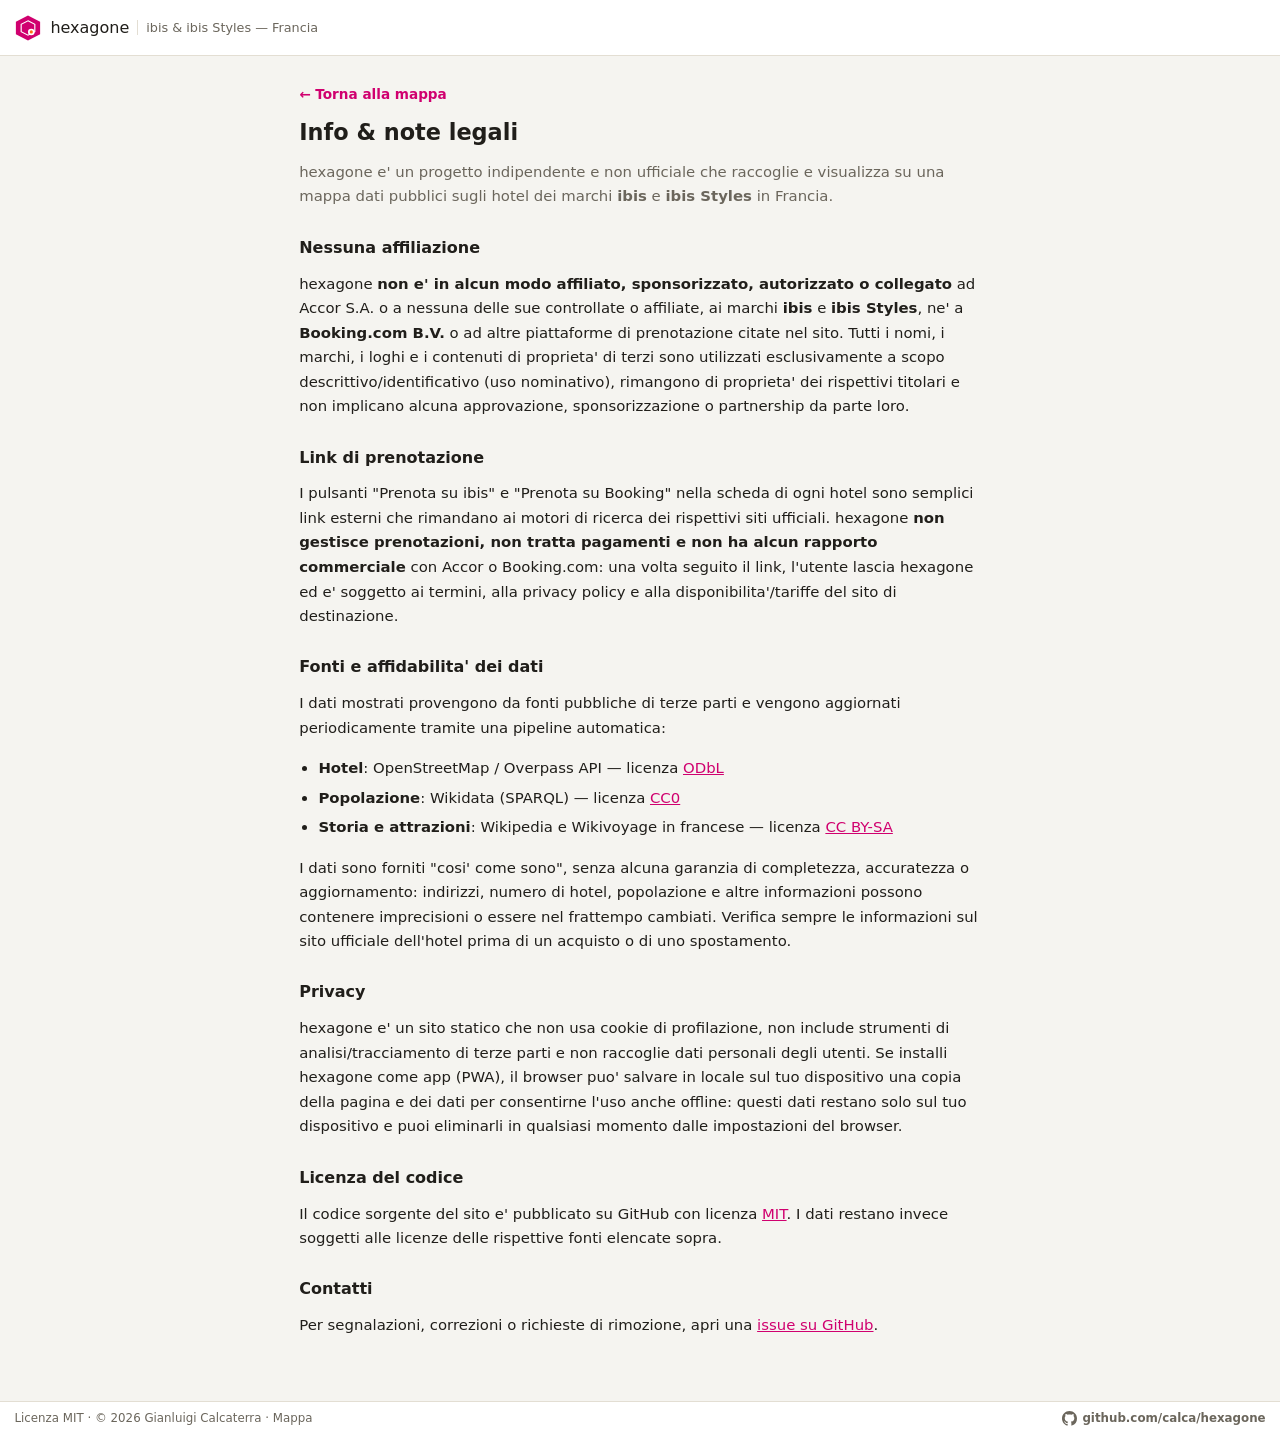
==== docs/about.html @ 4b246cfb "Aggiunge branding hexagone, PWA installabile e pagina legale - Nuovo logo/favicon a forma di esagono" ====
<!doctype html>
<html lang="it">
<head>
<meta charset="utf-8">
<title>Info &amp; note legali — hexagone</title>
<meta name="viewport" content="width=device-width, initial-scale=1">
<meta name="description" content="Informazioni su hexagone, fonti dei dati e note legali: nessuna affiliazione con Accor, ibis o Booking.com.">
<meta name="theme-color" content="#d0006f" media="(prefers-color-scheme: light)">
<meta name="theme-color" content="#16151a" media="(prefers-color-scheme: dark)">

<link rel="manifest" href="manifest.webmanifest">
<link rel="icon" href="icons/favicon.svg" type="image/svg+xml">
<link rel="alternate icon" href="icons/favicon.ico">
<link rel="icon" sizes="32x32" href="icons/favicon-32.png">
<link rel="icon" sizes="16x16" href="icons/favicon-16.png">
<link rel="apple-touch-icon" href="icons/apple-touch-icon.png">
<meta name="apple-mobile-web-app-capable" content="yes">
<meta name="apple-mobile-web-app-title" content="hexagone">

<link rel="stylesheet" href="style.css">
</head>
<body class="page">
<header class="topbar">
  <a href="index.html" class="brand" style="text-decoration:none">
    <img src="icons/favicon.svg" alt="" width="28" height="28" class="brand-mark">
    <span class="brand-name">hexagone</span>
    <span class="fr">ibis &amp; ibis Styles — Francia</span>
  </a>
</header>

<main class="page-wrap">
  <p class="back-link"><a href="index.html">&larr; Torna alla mappa</a></p>

  <h1>Info &amp; note legali</h1>
  <p class="lead">hexagone e' un progetto indipendente e non ufficiale che
  raccoglie e visualizza su una mappa dati pubblici sugli hotel dei marchi
  <strong>ibis</strong> e <strong>ibis Styles</strong> in Francia.</p>

  <h2>Nessuna affiliazione</h2>
  <p>hexagone <strong>non e' in alcun modo affiliato, sponsorizzato,
  autorizzato o collegato</strong> ad Accor S.A. o a nessuna delle sue
  controllate o affiliate, ai marchi <strong>ibis</strong> e
  <strong>ibis Styles</strong>, ne' a <strong>Booking.com B.V.</strong> o ad
  altre piattaforme di prenotazione citate nel sito. Tutti i nomi, i marchi,
  i loghi e i contenuti di proprieta' di terzi sono utilizzati esclusivamente
  a scopo descrittivo/identificativo (uso nominativo), rimangono di proprieta'
  dei rispettivi titolari e non implicano alcuna approvazione, sponsorizzazione
  o partnership da parte loro.</p>

  <h2>Link di prenotazione</h2>
  <p>I pulsanti "Prenota su ibis" e "Prenota su Booking" nella scheda di ogni
  hotel sono semplici link esterni che rimandano ai motori di ricerca dei
  rispettivi siti ufficiali. hexagone <strong>non gestisce prenotazioni, non
  tratta pagamenti e non ha alcun rapporto commerciale</strong> con Accor o
  Booking.com: una volta seguito il link, l'utente lascia hexagone ed e'
  soggetto ai termini, alla privacy policy e alla disponibilita'/tariffe del
  sito di destinazione.</p>

  <h2>Fonti e affidabilita' dei dati</h2>
  <p>I dati mostrati provengono da fonti pubbliche di terze parti e vengono
  aggiornati periodicamente tramite una pipeline automatica:</p>
  <ul>
    <li><strong>Hotel</strong>: OpenStreetMap / Overpass API — licenza
      <a href="https://www.openstreetmap.org/copyright" target="_blank" rel="noopener">ODbL</a></li>
    <li><strong>Popolazione</strong>: Wikidata (SPARQL) — licenza
      <a href="https://www.wikidata.org/wiki/Wikidata:Licensing" target="_blank" rel="noopener">CC0</a></li>
    <li><strong>Storia e attrazioni</strong>: Wikipedia e Wikivoyage in francese — licenza
      <a href="https://creativecommons.org/licenses/by-sa/4.0/" target="_blank" rel="noopener">CC BY-SA</a></li>
  </ul>
  <p>I dati sono forniti "cosi' come sono", senza alcuna garanzia di
  completezza, accuratezza o aggiornamento: indirizzi, numero di hotel,
  popolazione e altre informazioni possono contenere imprecisioni o essere
  nel frattempo cambiati. Verifica sempre le informazioni sul sito ufficiale
  dell'hotel prima di un acquisto o di uno spostamento.</p>

  <h2>Privacy</h2>
  <p>hexagone e' un sito statico che non usa cookie di profilazione, non
  include strumenti di analisi/tracciamento di terze parti e non raccoglie
  dati personali degli utenti. Se installi hexagone come app (PWA), il
  browser puo' salvare in locale sul tuo dispositivo una copia della pagina
  e dei dati per consentirne l'uso anche offline: questi dati restano solo
  sul tuo dispositivo e puoi eliminarli in qualsiasi momento dalle
  impostazioni del browser.</p>

  <h2>Licenza del codice</h2>
  <p>Il codice sorgente del sito e' pubblicato su GitHub con licenza
  <a href="https://github.com/calca/hexagone/blob/main/LICENSE" target="_blank" rel="noopener">MIT</a>.
  I dati restano invece soggetti alle licenze delle rispettive fonti elencate
  sopra.</p>

  <h2>Contatti</h2>
  <p>Per segnalazioni, correzioni o richieste di rimozione, apri una
  <a href="https://github.com/calca/hexagone/issues" target="_blank" rel="noopener">issue su GitHub</a>.</p>
</main>

<footer class="footer">
  <span>Licenza <a href="https://github.com/calca/hexagone/blob/main/LICENSE" target="_blank" rel="noopener">MIT</a> · &copy; 2026 <a href="https://github.com/calca" target="_blank" rel="noopener">Gianluigi Calcaterra</a> · <a href="index.html">Mappa</a></span>
  <a href="https://github.com/calca/hexagone" target="_blank" rel="noopener" class="footer-repo">
    <svg viewBox="0 0 16 16" width="15" height="15" fill="currentColor" aria-hidden="true"><path d="M8 0C3.58 0 0 3.58 0 8c0 3.54 2.29 6.53 5.47 7.59.4.07.55-.17.55-.38 0-.19-.01-.82-.01-1.49-2.01.37-2.53-.49-2.69-.94-.09-.23-.48-.94-.82-1.13-.28-.15-.68-.52-.01-.53.63-.01 1.08.58 1.23.82.72 1.21 1.87.87 2.33.66.07-.52.28-.87.51-1.07-1.78-.2-3.64-.89-3.64-3.95 0-.87.31-1.59.82-2.15-.08-.2-.36-1.02.08-2.12 0 0 .67-.21 2.2.82.64-.18 1.32-.27 2-.27.68 0 1.36.09 2 .27 1.53-1.04 2.2-.82 2.2-.82.44 1.1.16 1.92.08 2.12.51.56.82 1.27.82 2.15 0 3.07-1.87 3.75-3.65 3.95.29.25.54.73.54 1.48 0 1.07-.01 1.93-.01 2.2 0 .21.15.46.55.38A8.01 8.01 0 0016 8c0-4.42-3.58-8-8-8z"/></svg>
    github.com/calca/hexagone
  </a>
</footer>
</body>
</html>
---- docs/style.css ----
:root {
  --bg: #f5f4f0;
  --panel: #ffffff;
  --panel-alt: #f8f7f4;
  --border: #e3ded3;
  --text: #201e1a;
  --text-muted: #6b665c;
  --accent: #d0006f; /* rosso Accor/ibis */
  --accent-rgb: 208, 0, 111;
  --accent-styles: #ff6a13; /* arancio ibis Styles */
  --shadow: 0 2px 10px rgba(0, 0, 0, .08);
  --shadow-lg: 0 12px 32px rgba(0, 0, 0, .18);
  --radius: 12px;
  --radius-sm: 8px;
  --topbar-h: 56px;
  --tabs-h: 0px;
  --footer-h: 34px;
  color-scheme: light;
}

@media (prefers-color-scheme: dark) {
  :root {
    --bg: #16151a;
    --panel: #1e1d23;
    --panel-alt: #26242b;
    --border: #35333c;
    --text: #f1efe9;
    --text-muted: #a29e97;
    --shadow: 0 2px 10px rgba(0, 0, 0, .35);
    --shadow-lg: 0 12px 32px rgba(0, 0, 0, .5);
    color-scheme: dark;
  }
}

* { box-sizing: border-box; }

html, body {
  height: 100%;
  margin: 0;
  font-family: system-ui, "Segoe UI", Roboto, Helvetica, Arial, sans-serif;
  color: var(--text);
  background: var(--bg);
  -webkit-tap-highlight-color: transparent;
}

body { overflow: hidden; }

a { color: var(--accent); }

::selection { background: rgba(var(--accent-rgb), .25); }

:focus-visible {
  outline: 2px solid var(--accent);
  outline-offset: 2px;
}

/* ---------- Topbar ---------- */

.topbar {
  display: flex;
  align-items: center;
  justify-content: space-between;
  gap: .75rem;
  padding: .55rem .9rem;
  padding-top: calc(.55rem + env(safe-area-inset-top));
  padding-left: calc(.9rem + env(safe-area-inset-left));
  padding-right: calc(.9rem + env(safe-area-inset-right));
  background: var(--panel);
  border-bottom: 1px solid var(--border);
  min-height: var(--topbar-h);
  position: relative;
  z-index: 20;
}

.topbar h1 {
  font-size: 1.05rem;
  margin: 0;
  font-weight: 700;
  white-space: nowrap;
  overflow: hidden;
  text-overflow: ellipsis;
}
.topbar h1 span { color: var(--accent); }
.topbar h1 .fr { color: var(--text-muted); font-weight: 400; }

.brand {
  display: flex;
  align-items: center;
  gap: .5rem;
}
.brand-mark { flex-shrink: 0; display: block; }
.brand-name { color: var(--text); }
.brand .fr {
  font-size: .8rem;
  font-weight: 400;
  color: var(--text-muted);
  padding-left: .5rem;
  border-left: 1px solid var(--border);
}

.stats {
  font-size: .78rem;
  color: var(--text-muted);
  text-align: right;
  white-space: nowrap;
  flex-shrink: 0;
}
.stats .warn { color: var(--accent-styles); font-weight: 600; }

/* ---------- Mobile view tabs ---------- */

.view-tabs {
  display: none;
  gap: .4rem;
  padding: .5rem .7rem;
  background: var(--panel);
  border-bottom: 1px solid var(--border);
  position: relative;
  z-index: 19;
}

.view-tabs button {
  flex: 1;
  border: 1px solid var(--border);
  background: var(--panel-alt);
  color: var(--text-muted);
  font-size: .85rem;
  font-weight: 600;
  padding: .55rem .6rem;
  border-radius: 999px;
  cursor: pointer;
  display: flex;
  align-items: center;
  justify-content: center;
  gap: .35rem;
  transition: background .15s, color .15s, border-color .15s;
}

.view-tabs button svg { width: 16px; height: 16px; flex-shrink: 0; }

.view-tabs button.active {
  background: var(--accent);
  border-color: var(--accent);
  color: #fff;
}

/* ---------- Layout ---------- */

.layout {
  display: grid;
  grid-template-columns: 340px 1fr;
  height: calc(100vh - var(--topbar-h) - var(--tabs-h) - var(--footer-h));
  position: relative;
}

/* ---------- Footer ---------- */

.footer {
  height: var(--footer-h);
  padding: 0 .9rem;
  padding-bottom: env(safe-area-inset-bottom);
  padding-left: calc(.9rem + env(safe-area-inset-left));
  padding-right: calc(.9rem + env(safe-area-inset-right));
  display: flex;
  align-items: center;
  justify-content: space-between;
  gap: .8rem;
  background: var(--panel);
  border-top: 1px solid var(--border);
  font-size: .74rem;
  color: var(--text-muted);
  white-space: nowrap;
  overflow: hidden;
  position: relative;
  z-index: 20;
}

.footer a { color: var(--text-muted); text-decoration: none; }
.footer a:hover { color: var(--accent); text-decoration: underline; }

.footer-repo {
  display: inline-flex;
  align-items: center;
  gap: .35rem;
  flex-shrink: 0;
  font-weight: 600;
}
.footer-repo svg { flex-shrink: 0; }

.sidebar {
  border-right: 1px solid var(--border);
  background: var(--panel);
  display: flex;
  flex-direction: column;
  overflow: hidden;
}

.controls {
  padding: .8rem .8rem .6rem;
  border-bottom: 1px solid var(--border);
  display: flex;
  flex-direction: column;
  gap: .55rem;
}

.search-field {
  position: relative;
  display: flex;
  align-items: center;
}
.search-field svg {
  position: absolute;
  left: .65rem;
  width: 16px;
  height: 16px;
  color: var(--text-muted);
  pointer-events: none;
}

.controls input, .controls select {
  width: 100%;
  padding: .55rem .7rem;
  border: 1px solid var(--border);
  border-radius: var(--radius-sm);
  font-size: .9rem;
  background: var(--panel-alt);
  color: var(--text);
  font-family: inherit;
}
.controls input:focus, .controls select:focus { border-color: var(--accent); }

.search-field input { padding-left: 2.1rem; }

.control-row {
  display: flex;
  align-items: center;
  justify-content: space-between;
  gap: .5rem;
}
.control-row label { font-size: .76rem; color: var(--text-muted); white-space: nowrap; }
.control-row select, .control-row input { width: auto; flex: 1; }

.list-meta {
  padding: .55rem .9rem;
  font-size: .75rem;
  color: var(--text-muted);
  border-bottom: 1px solid var(--border);
  background: var(--panel-alt);
}

.city-list {
  list-style: none;
  margin: 0;
  padding: .4rem;
  overflow-y: auto;
  flex: 1;
  -webkit-overflow-scrolling: touch;
}

.city-list li {
  padding: .65rem .75rem;
  margin-bottom: .3rem;
  border-radius: var(--radius-sm);
  cursor: pointer;
  display: flex;
  justify-content: space-between;
  gap: .6rem;
  align-items: center;
  min-height: 44px;
  transition: background .12s;
}
.city-list li:hover { background: var(--panel-alt); }
.city-list li.active { background: rgba(var(--accent-rgb), .12); }
.city-list li.active .city-name { color: var(--accent); }

.city-name { font-weight: 600; font-size: .92rem; }
.city-meta { font-size: .74rem; color: var(--text-muted); text-align: right; white-space: nowrap; }

.empty-state {
  padding: 2rem 1.2rem;
  text-align: center;
  color: var(--text-muted);
  font-size: .88rem;
}

/* ---------- Map ---------- */

.map-pane { position: relative; height: 100%; width: 100%; }
#map { width: 100%; height: 100%; background: var(--panel-alt); }

.leaflet-popup-content-wrapper { background: var(--panel); color: var(--text); }
.leaflet-popup-tip { background: var(--panel); }
.leaflet-popup-content { font-size: .85rem; }
.leaflet-popup-content button {
  margin-top: .4rem;
  background: var(--accent);
  color: #fff;
  border: none;
  border-radius: 999px;
  padding: .35rem .75rem;
  font-size: .8rem;
  font-weight: 600;
  cursor: pointer;
}

/* ---------- Detail panel ---------- */

.detail-backdrop {
  position: fixed;
  inset: 0;
  background: rgba(0, 0, 0, .4);
  z-index: 400;
  display: none;
}

.detail {
  position: absolute;
  top: 12px;
  right: 12px;
  width: min(400px, 92vw);
  max-height: calc(100% - 24px);
  overflow-y: auto;
  background: var(--panel);
  border-radius: var(--radius);
  box-shadow: var(--shadow-lg);
  padding: 1.1rem 1.2rem 1.4rem;
  z-index: 500;
  -webkit-overflow-scrolling: touch;
}

.detail-close {
  position: absolute;
  top: .5rem;
  right: .6rem;
  width: 32px;
  height: 32px;
  border: none;
  background: var(--panel-alt);
  border-radius: 50%;
  font-size: 1.3rem;
  line-height: 1;
  cursor: pointer;
  color: var(--text-muted);
  display: flex;
  align-items: center;
  justify-content: center;
}

.detail h2 { margin: 0 1.6rem .1rem 0; font-size: 1.25rem; }
.detail .subtitle { color: var(--text-muted); font-size: .85rem; margin-bottom: .8rem; }

.detail-section { margin-top: 1rem; }
.detail-section h3 { font-size: .76rem; text-transform: uppercase; letter-spacing: .04em; color: var(--text-muted); margin: 0 0 .45rem; }
.detail-section p { margin: 0; font-size: .92rem; line-height: 1.55; }

.attractions { list-style: none; margin: 0; padding: 0; display: flex; flex-wrap: wrap; gap: .4rem; }
.attractions li {
  background: var(--panel-alt);
  border: 1px solid var(--border);
  border-radius: 20px;
  padding: .3rem .75rem;
  font-size: .82rem;
}

.hotel-card {
  border: 1px solid var(--border);
  border-radius: var(--radius-sm);
  padding: .65rem .75rem;
  margin-bottom: .5rem;
  background: var(--panel-alt);
}
.hotel-card .name { font-weight: 600; font-size: .92rem; }
.hotel-card .address { font-size: .82rem; color: var(--text-muted); margin-top: .2rem; }
.hotel-card .links { margin-top: .35rem; font-size: .78rem; display: flex; gap: .9rem; flex-wrap: wrap; }
.hotel-card .links a { font-weight: 600; text-decoration: none; }
.hotel-card .links a:hover { text-decoration: underline; }

.hotel-card .book-links { margin-top: .5rem; gap: .5rem; }
.book-link {
  display: inline-flex;
  align-items: center;
  font-size: .76rem !important;
  font-weight: 600;
  padding: .32rem .65rem;
  border-radius: 999px;
  border: 1px solid var(--accent);
  color: var(--accent) !important;
  text-decoration: none !important;
  transition: background .12s, color .12s;
}
.book-link:hover { background: var(--accent); color: #fff !important; }

.badge {
  display: inline-block;
  font-size: .66rem;
  font-weight: 700;
  padding: .15rem .5rem;
  border-radius: 4px;
  color: #fff;
  margin-left: .4rem;
  vertical-align: middle;
  letter-spacing: .01em;
}
.badge.ibis { background: var(--accent); }
.badge.styles { background: var(--accent-styles); }

/* ---------- Scrollbars (desktop, webkit) ---------- */

.city-list::-webkit-scrollbar, .detail::-webkit-scrollbar { width: 8px; }
.city-list::-webkit-scrollbar-thumb, .detail::-webkit-scrollbar-thumb {
  background: var(--border);
  border-radius: 4px;
}

/* ==================================================
   Tablet: sidebar più stretta, tutto ancora affiancato
   ================================================== */
@media (max-width: 1024px) and (min-width: 861px) {
  .layout { grid-template-columns: 280px 1fr; }
}

/* ==================================================
   Mobile: tab Elenco/Mappa, dettaglio come bottom-sheet
   ================================================== */
@media (max-width: 860px) {
  :root { --tabs-h: 52px; }

  .topbar h1 { font-size: .95rem; }
  .stats { font-size: .72rem; max-width: 40vw; overflow: hidden; text-overflow: ellipsis; }

  .view-tabs { display: flex; }

  .layout { grid-template-columns: 1fr; grid-template-rows: 1fr; }

  .sidebar, .map-pane { display: none; width: 100%; height: 100%; }
  .layout[data-view="list"] .sidebar { display: flex; }
  .layout[data-view="map"] .map-pane { display: block; }

  .city-list li { min-height: 52px; padding: .75rem .8rem; }

  .detail-backdrop { display: block; }
  .detail-backdrop[hidden] { display: none; }

  .detail {
    position: fixed;
    left: 0;
    right: 0;
    top: auto;
    bottom: 0;
    width: 100%;
    max-height: 82vh;
    border-radius: 16px 16px 0 0;
    padding: 1.1rem 1.1rem calc(1.6rem + env(safe-area-inset-bottom));
    box-shadow: var(--shadow-lg);
  }
  .detail::before {
    content: "";
    position: sticky;
    top: -.2rem;
    display: block;
    width: 40px;
    height: 4px;
    margin: -.4rem auto .7rem;
    border-radius: 999px;
    background: var(--border);
  }
}

@media (max-width: 560px) {
  .footer span { overflow: hidden; text-overflow: ellipsis; }
}

@media (max-width: 420px) {
  .topbar h1 .fr { display: none; }
  .footer span { display: none; }
  .footer { justify-content: center; }
}

/* Rispetta chi ha disabilitato le animazioni */
@media (prefers-reduced-motion: reduce) {
  * { transition: none !important; animation: none !important; }
}

/* ---------- Pagina statica (es. About) ---------- */

body.page {
  height: auto;
  min-height: 100%;
  overflow: auto;
  display: flex;
  flex-direction: column;
}

body.page .topbar a.brand { color: inherit; }

.page-wrap {
  flex: 1;
  width: 100%;
  max-width: 720px;
  margin: 0 auto;
  padding: 1.6rem 1.2rem 3rem;
  padding-left: calc(1.2rem + env(safe-area-inset-left));
  padding-right: calc(1.2rem + env(safe-area-inset-right));
}

.page-wrap h1 {
  font-size: 1.4rem;
  margin: .4rem 0 .6rem;
}

.page-wrap h2 {
  font-size: 1rem;
  margin: 1.8rem 0 .5rem;
  color: var(--text);
}

.page-wrap p, .page-wrap li {
  font-size: .93rem;
  line-height: 1.65;
  color: var(--text);
}

.page-wrap .lead { color: var(--text-muted); }

.page-wrap ul { padding-left: 1.2rem; }
.page-wrap li { margin-bottom: .3rem; }

.back-link { margin: 0 0 .8rem; }
.back-link a { font-size: .85rem; font-weight: 600; text-decoration: none; }
.back-link a:hover { text-decoration: underline; }

body.page .footer { position: static; }
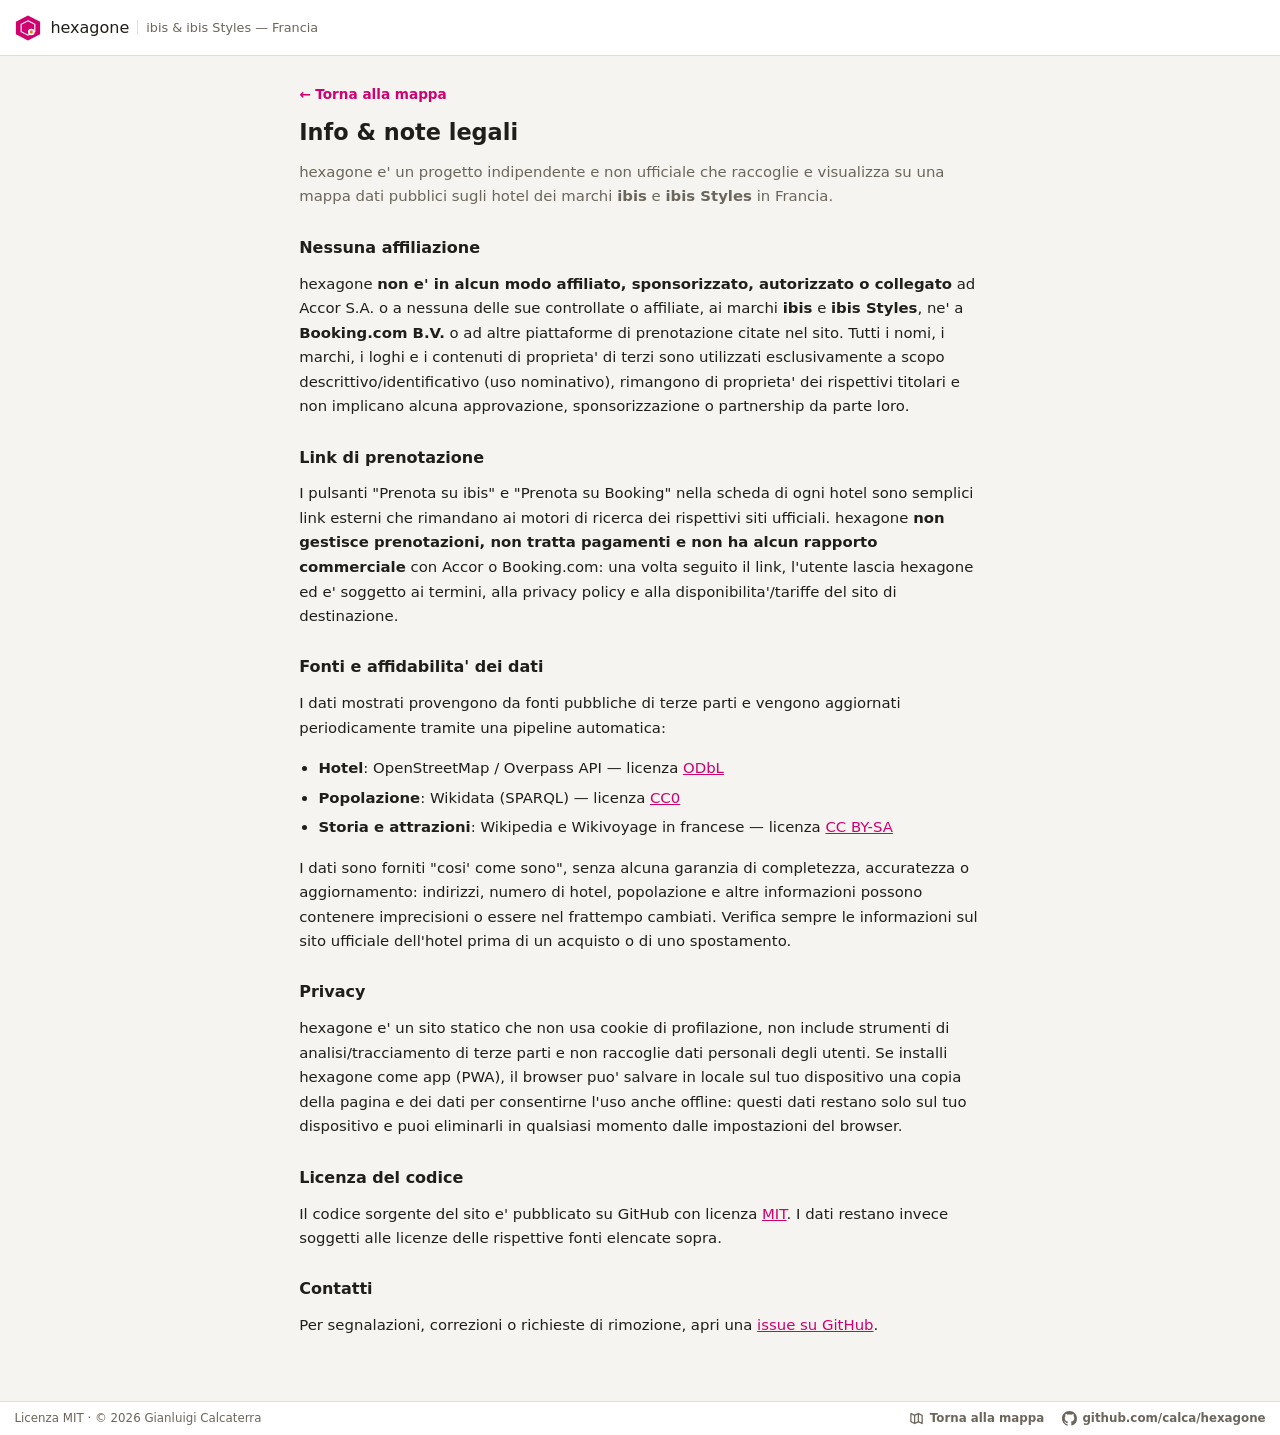
==== commit 56aac3f2: "Migliora il footer: link Info sempre visibile, più leggibile su mobile - Il link "Info & note legali" ====
--- a/docs/about.html
+++ b/docs/about.html
@@ -94,11 +94,17 @@
 </main>
 
 <footer class="footer">
-  <span>Licenza <a href="https://github.com/calca/hexagone/blob/main/LICENSE" target="_blank" rel="noopener">MIT</a> · &copy; 2026 <a href="https://github.com/calca" target="_blank" rel="noopener">Gianluigi Calcaterra</a> · <a href="index.html">Mappa</a></span>
-  <a href="https://github.com/calca/hexagone" target="_blank" rel="noopener" class="footer-repo">
-    <svg viewBox="0 0 16 16" width="15" height="15" fill="currentColor" aria-hidden="true"><path d="M8 0C3.58 0 0 3.58 0 8c0 3.54 2.29 6.53 5.47 7.59.4.07.55-.17.55-.38 0-.19-.01-.82-.01-1.49-2.01.37-2.53-.49-2.69-.94-.09-.23-.48-.94-.82-1.13-.28-.15-.68-.52-.01-.53.63-.01 1.08.58 1.23.82.72 1.21 1.87.87 2.33.66.07-.52.28-.87.51-1.07-1.78-.2-3.64-.89-3.64-3.95 0-.87.31-1.59.82-2.15-.08-.2-.36-1.02.08-2.12 0 0 .67-.21 2.2.82.64-.18 1.32-.27 2-.27.68 0 1.36.09 2 .27 1.53-1.04 2.2-.82 2.2-.82.44 1.1.16 1.92.08 2.12.51.56.82 1.27.82 2.15 0 3.07-1.87 3.75-3.65 3.95.29.25.54.73.54 1.48 0 1.07-.01 1.93-.01 2.2 0 .21.15.46.55.38A8.01 8.01 0 0016 8c0-4.42-3.58-8-8-8z"/></svg>
-    github.com/calca/hexagone
-  </a>
+  <span class="footer-legal">Licenza <a href="https://github.com/calca/hexagone/blob/main/LICENSE" target="_blank" rel="noopener">MIT</a> · &copy; 2026 <a href="https://github.com/calca" target="_blank" rel="noopener">Gianluigi Calcaterra</a></span>
+  <nav class="footer-links" aria-label="Link utili">
+    <a href="index.html" class="footer-link footer-about">
+      <svg viewBox="0 0 24 24" width="15" height="15" fill="none" stroke="currentColor" stroke-width="2" stroke-linecap="round" stroke-linejoin="round" aria-hidden="true"><path d="M9 20l-6-3V4l6 3 6-3 6 3v13l-6-3-6 3zM9 7v13M15 4v13"/></svg>
+      <span>Torna alla mappa</span>
+    </a>
+    <a href="https://github.com/calca/hexagone" target="_blank" rel="noopener" class="footer-link footer-repo">
+      <svg viewBox="0 0 16 16" width="15" height="15" fill="currentColor" aria-hidden="true"><path d="M8 0C3.58 0 0 3.58 0 8c0 3.54 2.29 6.53 5.47 7.59.4.07.55-.17.55-.38 0-.19-.01-.82-.01-1.49-2.01.37-2.53-.49-2.69-.94-.09-.23-.48-.94-.82-1.13-.28-.15-.68-.52-.01-.53.63-.01 1.08.58 1.23.82.72 1.21 1.87.87 2.33.66.07-.52.28-.87.51-1.07-1.78-.2-3.64-.89-3.64-3.95 0-.87.31-1.59.82-2.15-.08-.2-.36-1.02.08-2.12 0 0 .67-.21 2.2.82.64-.18 1.32-.27 2-.27.68 0 1.36.09 2 .27 1.53-1.04 2.2-.82 2.2-.82.44 1.1.16 1.92.08 2.12.51.56.82 1.27.82 2.15 0 3.07-1.87 3.75-3.65 3.95.29.25.54.73.54 1.48 0 1.07-.01 1.93-.01 2.2 0 .21.15.46.55.38A8.01 8.01 0 0016 8c0-4.42-3.58-8-8-8z"/></svg>
+      <span class="footer-repo-text">github.com/calca/hexagone</span>
+    </a>
+  </nav>
 </footer>
 </body>
 </html>
--- a/docs/style.css
+++ b/docs/style.css
@@ -178,14 +178,26 @@
 .footer a { color: var(--text-muted); text-decoration: none; }
 .footer a:hover { color: var(--accent); text-decoration: underline; }
 
-.footer-repo {
+.footer-legal {
+  overflow: hidden;
+  text-overflow: ellipsis;
+  min-width: 0;
+}
+
+.footer-links {
+  display: flex;
+  align-items: center;
+  gap: 1.1rem;
+  flex-shrink: 0;
+}
+
+.footer-link {
   display: inline-flex;
   align-items: center;
   gap: .35rem;
-  flex-shrink: 0;
   font-weight: 600;
 }
-.footer-repo svg { flex-shrink: 0; }
+.footer-link svg { flex-shrink: 0; }
 
 .sidebar {
   border-right: 1px solid var(--border);
@@ -464,16 +476,24 @@
     border-radius: 999px;
     background: var(--border);
   }
-}
-
-@media (max-width: 560px) {
-  .footer span { overflow: hidden; text-overflow: ellipsis; }
+
+  /* Footer più comodo al tocco, sempre con il link alle note legali visibile */
+  :root { --footer-h: 48px; }
+
+  .footer { justify-content: center; gap: 1.5rem; }
+  .footer-legal { display: none; }
+  .footer-links { gap: 1.5rem; }
+  .footer-link {
+    font-size: .8rem;
+    padding: .5rem .2rem;
+    min-height: 44px;
+  }
 }
 
 @media (max-width: 420px) {
   .topbar h1 .fr { display: none; }
-  .footer span { display: none; }
-  .footer { justify-content: center; }
+  .footer-links { gap: 1.2rem; }
+  .footer-repo-text { display: none; }
 }
 
 /* Rispetta chi ha disabilitato le animazioni */
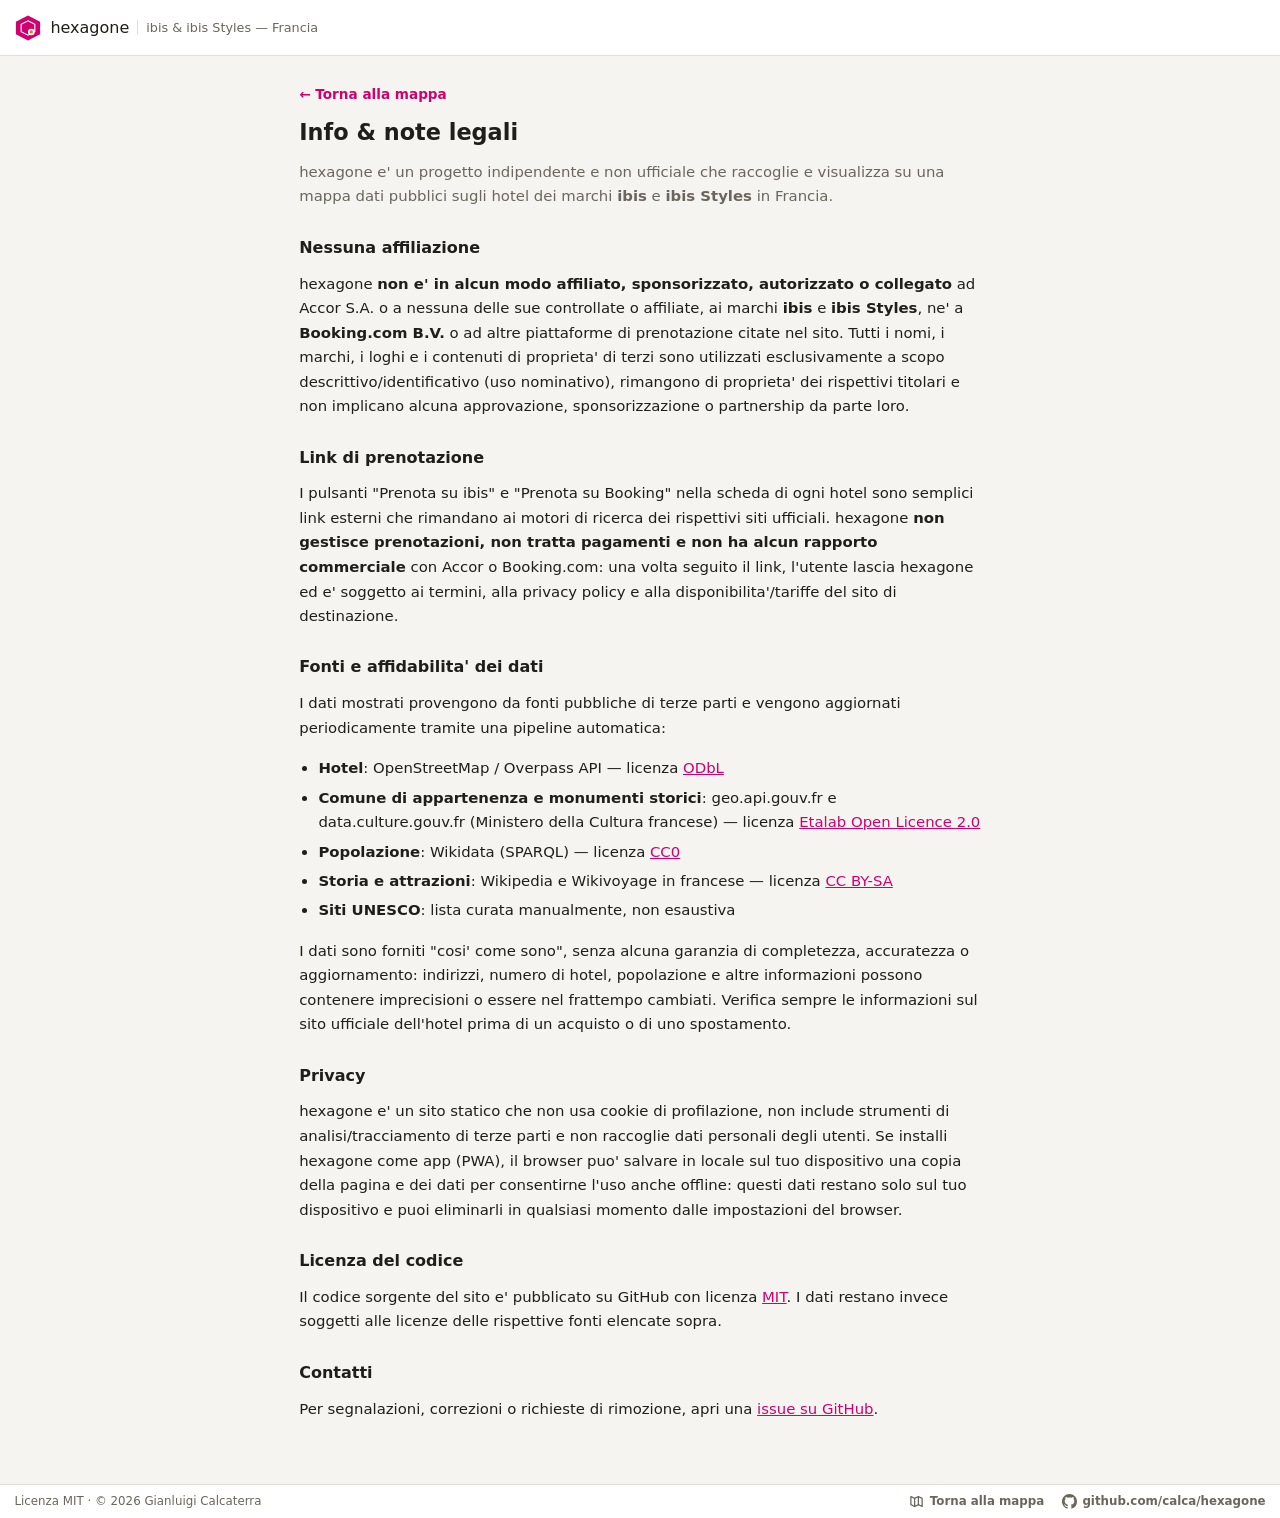
==== commit 18bd97f8: "feat: aggiunge siti UNESCO e monumenti storici per citta' Nuovo step "heritage" nella pipeline (tra " ====
--- a/docs/about.html
+++ b/docs/about.html
@@ -7,6 +7,19 @@
 <meta name="description" content="Informazioni su hexagone, fonti dei dati e note legali: nessuna affiliazione con Accor, ibis o Booking.com.">
 <meta name="theme-color" content="#d0006f" media="(prefers-color-scheme: light)">
 <meta name="theme-color" content="#16151a" media="(prefers-color-scheme: dark)">
+
+<link rel="canonical" href="https://calca.github.io/hexagone/about.html">
+<meta property="og:type" content="website">
+<meta property="og:site_name" content="hexagone">
+<meta property="og:locale" content="it_IT">
+<meta property="og:title" content="Info &amp; note legali — hexagone">
+<meta property="og:description" content="Informazioni su hexagone, fonti dei dati e note legali: nessuna affiliazione con Accor, ibis o Booking.com.">
+<meta property="og:url" content="https://calca.github.io/hexagone/about.html">
+<meta property="og:image" content="https://calca.github.io/hexagone/icons/icon-512.png">
+<meta name="twitter:card" content="summary_large_image">
+<meta name="twitter:title" content="Info &amp; note legali — hexagone">
+<meta name="twitter:description" content="Informazioni su hexagone, fonti dei dati e note legali: nessuna affiliazione con Accor, ibis o Booking.com.">
+<meta name="twitter:image" content="https://calca.github.io/hexagone/icons/icon-512.png">
 
 <link rel="manifest" href="manifest.webmanifest">
 <link rel="icon" href="icons/favicon.svg" type="image/svg+xml">
@@ -62,10 +75,14 @@
   <ul>
     <li><strong>Hotel</strong>: OpenStreetMap / Overpass API — licenza
       <a href="https://www.openstreetmap.org/copyright" target="_blank" rel="noopener">ODbL</a></li>
+    <li><strong>Comune di appartenenza e monumenti storici</strong>: geo.api.gouv.fr e
+      data.culture.gouv.fr (Ministero della Cultura francese) — licenza
+      <a href="https://www.etalab.gouv.fr/licence-ouverte-open-licence/" target="_blank" rel="noopener">Etalab Open Licence 2.0</a></li>
     <li><strong>Popolazione</strong>: Wikidata (SPARQL) — licenza
       <a href="https://www.wikidata.org/wiki/Wikidata:Licensing" target="_blank" rel="noopener">CC0</a></li>
     <li><strong>Storia e attrazioni</strong>: Wikipedia e Wikivoyage in francese — licenza
       <a href="https://creativecommons.org/licenses/by-sa/4.0/" target="_blank" rel="noopener">CC BY-SA</a></li>
+    <li><strong>Siti UNESCO</strong>: lista curata manualmente, non esaustiva</li>
   </ul>
   <p>I dati sono forniti "cosi' come sono", senza alcuna garanzia di
   completezza, accuratezza o aggiornamento: indirizzi, numero di hotel,
--- a/docs/style.css
+++ b/docs/style.css
@@ -229,7 +229,7 @@
   pointer-events: none;
 }
 
-.controls input, .controls select {
+.controls input:not([type="range"]), .controls select {
   width: 100%;
   padding: .55rem .7rem;
   border: 1px solid var(--border);
@@ -239,7 +239,7 @@
   color: var(--text);
   font-family: inherit;
 }
-.controls input:focus, .controls select:focus { border-color: var(--accent); }
+.controls input:not([type="range"]):focus, .controls select:focus { border-color: var(--accent); }
 
 .search-field input { padding-left: 2.1rem; }
 
@@ -251,6 +251,109 @@
 }
 .control-row label { font-size: .76rem; color: var(--text-muted); white-space: nowrap; }
 .control-row select, .control-row input { width: auto; flex: 1; }
+
+.control-block { display: flex; flex-direction: column; }
+
+.minpop-value {
+  font-size: .78rem;
+  font-weight: 700;
+  color: var(--accent);
+  white-space: nowrap;
+}
+
+.minpop-slider {
+  position: relative;
+  height: 28px;
+  display: flex;
+  align-items: center;
+  margin-top: .15rem;
+}
+
+.minpop-track, .minpop-fill {
+  position: absolute;
+  left: 0;
+  height: 5px;
+  border-radius: 999px;
+  pointer-events: none;
+}
+.minpop-track { right: 0; background: var(--border); }
+.minpop-fill { width: 0%; background: var(--accent); transition: width .12s; }
+
+.minpop-dots {
+  position: absolute;
+  left: 0;
+  right: 0;
+  display: flex;
+  justify-content: space-between;
+  pointer-events: none;
+}
+.minpop-dots span {
+  width: 5px;
+  height: 5px;
+  border-radius: 50%;
+  background: var(--panel);
+  border: 1px solid var(--border);
+}
+
+.minpop-slider input[type="range"] {
+  position: relative;
+  z-index: 2;
+  width: 100%;
+  height: 28px;
+  margin: 0;
+  padding: 0;
+  background: transparent;
+  -webkit-appearance: none;
+  appearance: none;
+  cursor: pointer;
+  outline: none;
+}
+.minpop-slider input[type="range"]::-webkit-slider-runnable-track {
+  -webkit-appearance: none;
+  height: 5px;
+  background: transparent;
+}
+.minpop-slider input[type="range"]::-moz-range-track {
+  height: 5px;
+  background: transparent;
+  border: none;
+}
+.minpop-slider input[type="range"]::-webkit-slider-thumb {
+  -webkit-appearance: none;
+  width: 16px;
+  height: 16px;
+  margin-top: -5.5px;
+  border-radius: 50%;
+  background: var(--accent);
+  border: 2px solid var(--panel);
+  box-shadow: 0 1px 4px rgba(0, 0, 0, .3);
+  cursor: pointer;
+}
+.minpop-slider input[type="range"]::-moz-range-thumb {
+  width: 16px;
+  height: 16px;
+  border-radius: 50%;
+  background: var(--accent);
+  border: 2px solid var(--panel);
+  box-shadow: 0 1px 4px rgba(0, 0, 0, .3);
+  cursor: pointer;
+}
+.minpop-slider input[type="range"]:focus-visible::-webkit-slider-thumb {
+  outline: 2px solid var(--accent);
+  outline-offset: 2px;
+}
+.minpop-slider input[type="range"]:focus-visible::-moz-range-thumb {
+  outline: 2px solid var(--accent);
+  outline-offset: 2px;
+}
+
+.minpop-ticks {
+  display: flex;
+  justify-content: space-between;
+  font-size: .66rem;
+  color: var(--text-muted);
+  margin-top: -.1rem;
+}
 
 .list-meta {
   padding: .55rem .9rem;
@@ -415,6 +518,9 @@
 }
 .badge.ibis { background: var(--accent); }
 .badge.styles { background: var(--accent-styles); }
+.badge.unesco { background: #a67c00; font-size: .62rem; cursor: help; }
+
+.attractions.monuments li { background: transparent; border-style: dashed; }
 
 /* ---------- Scrollbars (desktop, webkit) ---------- */
 
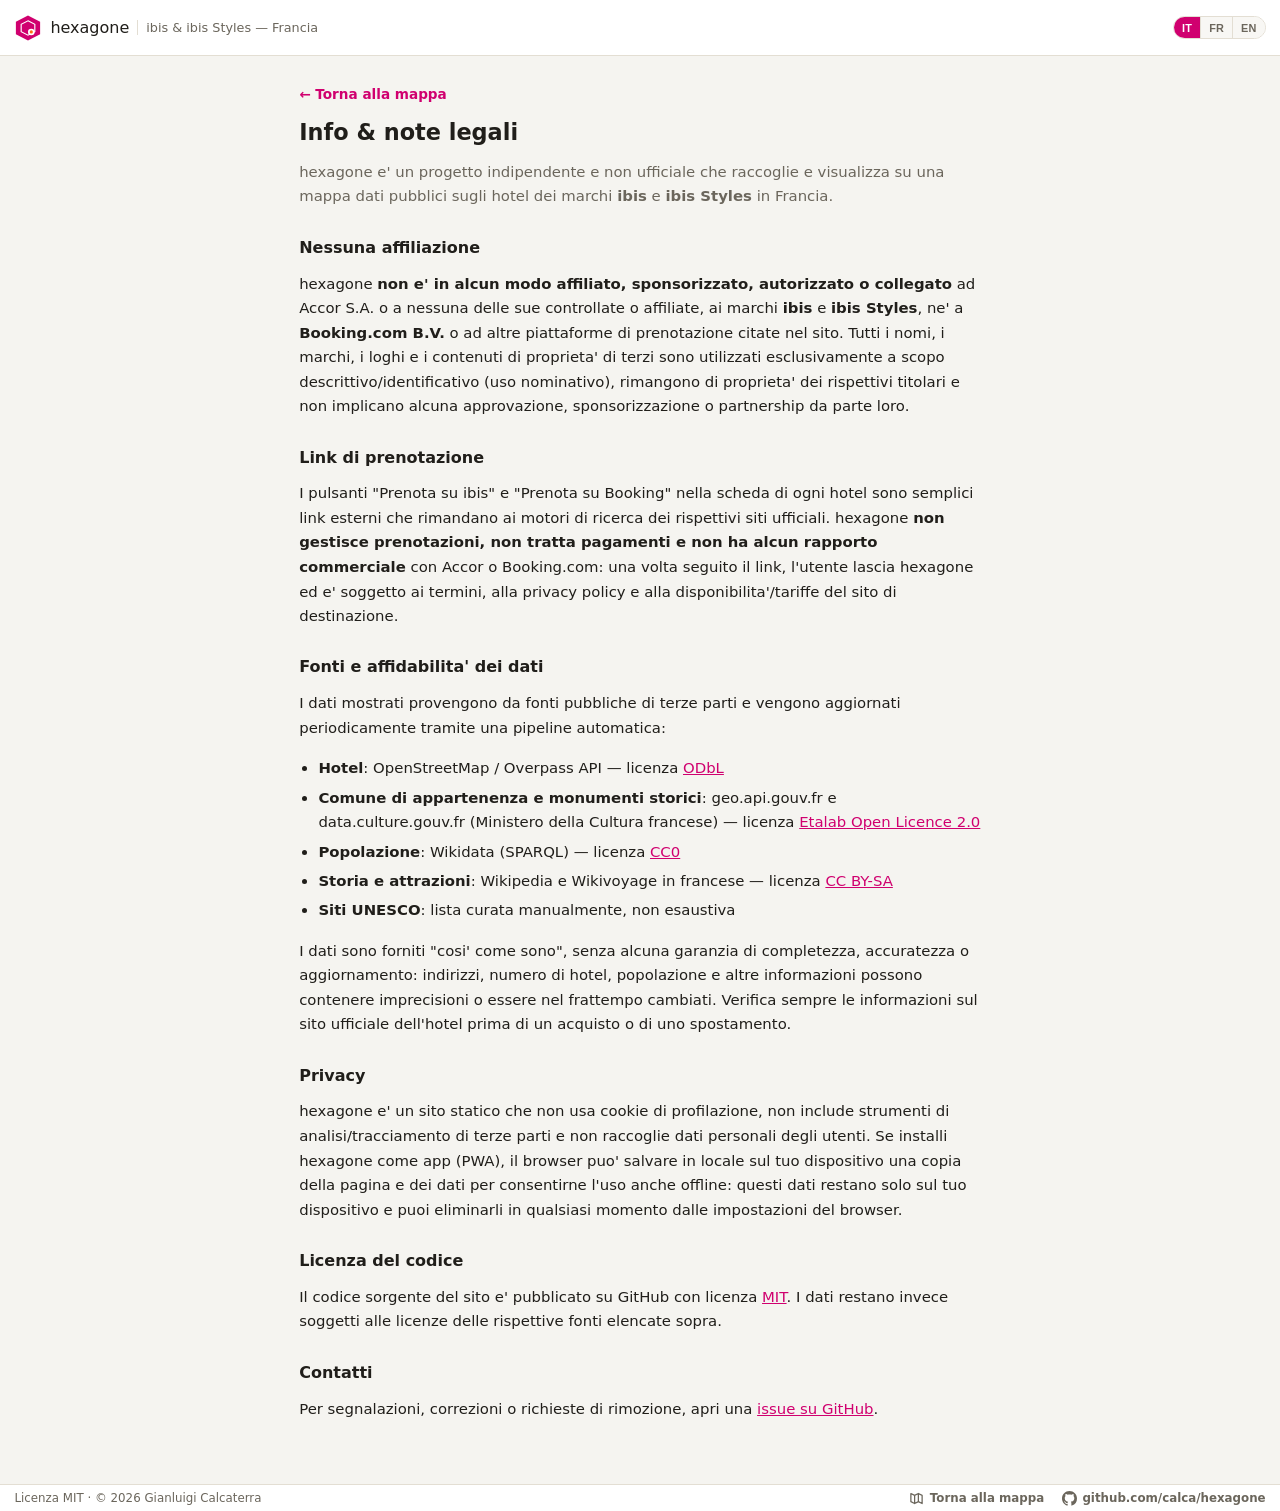
==== commit 40ec0c11: "feat: traduce about.html in italiano/francese/inglese Estende la traduzione dell'interfaccia (fatta " ====
--- a/docs/about.html
+++ b/docs/about.html
@@ -2,7 +2,7 @@
 <html lang="it">
 <head>
 <meta charset="utf-8">
-<title>Info &amp; note legali — hexagone</title>
+<title data-i18n="pageTitle">Info &amp; note legali — hexagone</title>
 <meta name="viewport" content="width=device-width, initial-scale=1">
 <meta name="description" content="Informazioni su hexagone, fonti dei dati e note legali: nessuna affiliazione con Accor, ibis o Booking.com.">
 <meta name="theme-color" content="#d0006f" media="(prefers-color-scheme: light)">
@@ -37,20 +37,27 @@
   <a href="index.html" class="brand" style="text-decoration:none">
     <img src="icons/favicon.svg" alt="" width="28" height="28" class="brand-mark">
     <span class="brand-name">hexagone</span>
-    <span class="fr">ibis &amp; ibis Styles — Francia</span>
+    <span class="fr" data-i18n="tagline">ibis &amp; ibis Styles — Francia</span>
   </a>
+  <div class="topbar-right">
+    <div class="lang-switch" id="lang-switch" role="group" data-i18n-aria-label="langAria" aria-label="Lingua">
+      <button type="button" data-lang="it" aria-pressed="true">IT</button>
+      <button type="button" data-lang="fr" aria-pressed="false">FR</button>
+      <button type="button" data-lang="en" aria-pressed="false">EN</button>
+    </div>
+  </div>
 </header>
 
 <main class="page-wrap">
-  <p class="back-link"><a href="index.html">&larr; Torna alla mappa</a></p>
+  <p class="back-link"><a href="index.html" data-i18n="backToMap">&larr; Torna alla mappa</a></p>
 
-  <h1>Info &amp; note legali</h1>
-  <p class="lead">hexagone e' un progetto indipendente e non ufficiale che
+  <h1 data-i18n="pageH1">Info &amp; note legali</h1>
+  <p class="lead" data-i18n-html="lead">hexagone e' un progetto indipendente e non ufficiale che
   raccoglie e visualizza su una mappa dati pubblici sugli hotel dei marchi
   <strong>ibis</strong> e <strong>ibis Styles</strong> in Francia.</p>
 
-  <h2>Nessuna affiliazione</h2>
-  <p>hexagone <strong>non e' in alcun modo affiliato, sponsorizzato,
+  <h2 data-i18n="h2NoAffiliation">Nessuna affiliazione</h2>
+  <p data-i18n-html="pNoAffiliation">hexagone <strong>non e' in alcun modo affiliato, sponsorizzato,
   autorizzato o collegato</strong> ad Accor S.A. o a nessuna delle sue
   controllate o affiliate, ai marchi <strong>ibis</strong> e
   <strong>ibis Styles</strong>, ne' a <strong>Booking.com B.V.</strong> o ad
@@ -60,8 +67,8 @@
   dei rispettivi titolari e non implicano alcuna approvazione, sponsorizzazione
   o partnership da parte loro.</p>
 
-  <h2>Link di prenotazione</h2>
-  <p>I pulsanti "Prenota su ibis" e "Prenota su Booking" nella scheda di ogni
+  <h2 data-i18n="h2BookingLinks">Link di prenotazione</h2>
+  <p data-i18n-html="pBookingLinks">I pulsanti "Prenota su ibis" e "Prenota su Booking" nella scheda di ogni
   hotel sono semplici link esterni che rimandano ai motori di ricerca dei
   rispettivi siti ufficiali. hexagone <strong>non gestisce prenotazioni, non
   tratta pagamenti e non ha alcun rapporto commerciale</strong> con Accor o
@@ -69,29 +76,29 @@
   soggetto ai termini, alla privacy policy e alla disponibilita'/tariffe del
   sito di destinazione.</p>
 
-  <h2>Fonti e affidabilita' dei dati</h2>
-  <p>I dati mostrati provengono da fonti pubbliche di terze parti e vengono
+  <h2 data-i18n="h2DataSources">Fonti e affidabilita' dei dati</h2>
+  <p data-i18n="pDataSourcesIntro">I dati mostrati provengono da fonti pubbliche di terze parti e vengono
   aggiornati periodicamente tramite una pipeline automatica:</p>
   <ul>
-    <li><strong>Hotel</strong>: OpenStreetMap / Overpass API — licenza
+    <li data-i18n-html="liHotels"><strong>Hotel</strong>: OpenStreetMap / Overpass API — licenza
       <a href="https://www.openstreetmap.org/copyright" target="_blank" rel="noopener">ODbL</a></li>
-    <li><strong>Comune di appartenenza e monumenti storici</strong>: geo.api.gouv.fr e
+    <li data-i18n-html="liCity"><strong>Comune di appartenenza e monumenti storici</strong>: geo.api.gouv.fr e
       data.culture.gouv.fr (Ministero della Cultura francese) — licenza
       <a href="https://www.etalab.gouv.fr/licence-ouverte-open-licence/" target="_blank" rel="noopener">Etalab Open Licence 2.0</a></li>
-    <li><strong>Popolazione</strong>: Wikidata (SPARQL) — licenza
+    <li data-i18n-html="liPopulation"><strong>Popolazione</strong>: Wikidata (SPARQL) — licenza
       <a href="https://www.wikidata.org/wiki/Wikidata:Licensing" target="_blank" rel="noopener">CC0</a></li>
-    <li><strong>Storia e attrazioni</strong>: Wikipedia e Wikivoyage in francese — licenza
+    <li data-i18n-html="liHistory"><strong>Storia e attrazioni</strong>: Wikipedia e Wikivoyage in francese — licenza
       <a href="https://creativecommons.org/licenses/by-sa/4.0/" target="_blank" rel="noopener">CC BY-SA</a></li>
-    <li><strong>Siti UNESCO</strong>: lista curata manualmente, non esaustiva</li>
+    <li data-i18n-html="liUnesco"><strong>Siti UNESCO</strong>: lista curata manualmente, non esaustiva</li>
   </ul>
-  <p>I dati sono forniti "cosi' come sono", senza alcuna garanzia di
+  <p data-i18n="pDataDisclaimer">I dati sono forniti "cosi' come sono", senza alcuna garanzia di
   completezza, accuratezza o aggiornamento: indirizzi, numero di hotel,
   popolazione e altre informazioni possono contenere imprecisioni o essere
   nel frattempo cambiati. Verifica sempre le informazioni sul sito ufficiale
   dell'hotel prima di un acquisto o di uno spostamento.</p>
 
-  <h2>Privacy</h2>
-  <p>hexagone e' un sito statico che non usa cookie di profilazione, non
+  <h2 data-i18n="h2Privacy">Privacy</h2>
+  <p data-i18n="pPrivacy">hexagone e' un sito statico che non usa cookie di profilazione, non
   include strumenti di analisi/tracciamento di terze parti e non raccoglie
   dati personali degli utenti. Se installi hexagone come app (PWA), il
   browser puo' salvare in locale sul tuo dispositivo una copia della pagina
@@ -99,23 +106,23 @@
   sul tuo dispositivo e puoi eliminarli in qualsiasi momento dalle
   impostazioni del browser.</p>
 
-  <h2>Licenza del codice</h2>
-  <p>Il codice sorgente del sito e' pubblicato su GitHub con licenza
+  <h2 data-i18n="h2CodeLicense">Licenza del codice</h2>
+  <p data-i18n-html="pCodeLicense">Il codice sorgente del sito e' pubblicato su GitHub con licenza
   <a href="https://github.com/calca/hexagone/blob/main/LICENSE" target="_blank" rel="noopener">MIT</a>.
   I dati restano invece soggetti alle licenze delle rispettive fonti elencate
   sopra.</p>
 
-  <h2>Contatti</h2>
-  <p>Per segnalazioni, correzioni o richieste di rimozione, apri una
+  <h2 data-i18n="h2Contacts">Contatti</h2>
+  <p data-i18n-html="pContacts">Per segnalazioni, correzioni o richieste di rimozione, apri una
   <a href="https://github.com/calca/hexagone/issues" target="_blank" rel="noopener">issue su GitHub</a>.</p>
 </main>
 
 <footer class="footer">
-  <span class="footer-legal">Licenza <a href="https://github.com/calca/hexagone/blob/main/LICENSE" target="_blank" rel="noopener">MIT</a> · &copy; 2026 <a href="https://github.com/calca" target="_blank" rel="noopener">Gianluigi Calcaterra</a></span>
-  <nav class="footer-links" aria-label="Link utili">
+  <span class="footer-legal"><span data-i18n="licenseWord">Licenza</span> <a href="https://github.com/calca/hexagone/blob/main/LICENSE" target="_blank" rel="noopener">MIT</a> · &copy; 2026 <a href="https://github.com/calca" target="_blank" rel="noopener">Gianluigi Calcaterra</a></span>
+  <nav class="footer-links" data-i18n-aria-label="ariaUsefulLinks" aria-label="Link utili">
     <a href="index.html" class="footer-link footer-about">
       <svg viewBox="0 0 24 24" width="15" height="15" fill="none" stroke="currentColor" stroke-width="2" stroke-linecap="round" stroke-linejoin="round" aria-hidden="true"><path d="M9 20l-6-3V4l6 3 6-3 6 3v13l-6-3-6 3zM9 7v13M15 4v13"/></svg>
-      <span>Torna alla mappa</span>
+      <span data-i18n="backToMapShort">Torna alla mappa</span>
     </a>
     <a href="https://github.com/calca/hexagone" target="_blank" rel="noopener" class="footer-link footer-repo">
       <svg viewBox="0 0 16 16" width="15" height="15" fill="currentColor" aria-hidden="true"><path d="M8 0C3.58 0 0 3.58 0 8c0 3.54 2.29 6.53 5.47 7.59.4.07.55-.17.55-.38 0-.19-.01-.82-.01-1.49-2.01.37-2.53-.49-2.69-.94-.09-.23-.48-.94-.82-1.13-.28-.15-.68-.52-.01-.53.63-.01 1.08.58 1.23.82.72 1.21 1.87.87 2.33.66.07-.52.28-.87.51-1.07-1.78-.2-3.64-.89-3.64-3.95 0-.87.31-1.59.82-2.15-.08-.2-.36-1.02.08-2.12 0 0 .67-.21 2.2.82.64-.18 1.32-.27 2-.27.68 0 1.36.09 2 .27 1.53-1.04 2.2-.82 2.2-.82.44 1.1.16 1.92.08 2.12.51.56.82 1.27.82 2.15 0 3.07-1.87 3.75-3.65 3.95.29.25.54.73.54 1.48 0 1.07-.01 1.93-.01 2.2 0 .21.15.46.55.38A8.01 8.01 0 0016 8c0-4.42-3.58-8-8-8z"/></svg>
@@ -123,5 +130,6 @@
     </a>
   </nav>
 </footer>
+<script src="about.js"></script>
 </body>
 </html>
--- a/docs/style.css
+++ b/docs/style.css
@@ -12,9 +12,6 @@
   --shadow-lg: 0 12px 32px rgba(0, 0, 0, .18);
   --radius: 12px;
   --radius-sm: 8px;
-  --topbar-h: 56px;
-  --tabs-h: 0px;
-  --footer-h: 34px;
   color-scheme: light;
 }
 
@@ -43,7 +40,16 @@
   -webkit-tap-highlight-color: transparent;
 }
 
-body { overflow: hidden; }
+/* Colonna flex invece di calcolare a mano l'altezza di layout/footer da
+   sottrarre a 100vh: quel calcolo dipendeva da variabili CSS che potevano
+   disallinearsi dall'altezza reale renderizzata di topbar/tabs/footer
+   (metriche del font, safe-area-inset, min-height che cresce col contenuto),
+   causando il taglio del footer fuori viewport su alcuni browser (Chrome). */
+body {
+  overflow: hidden;
+  display: flex;
+  flex-direction: column;
+}
 
 a { color: var(--accent); }
 
@@ -67,7 +73,8 @@
   padding-right: calc(.9rem + env(safe-area-inset-right));
   background: var(--panel);
   border-bottom: 1px solid var(--border);
-  min-height: var(--topbar-h);
+  min-height: 56px;
+  flex-shrink: 0;
   position: relative;
   z-index: 20;
 }
@@ -98,6 +105,13 @@
   border-left: 1px solid var(--border);
 }
 
+.topbar-right {
+  display: flex;
+  align-items: center;
+  gap: .7rem;
+  flex-shrink: 0;
+}
+
 .stats {
   font-size: .78rem;
   color: var(--text-muted);
@@ -107,10 +121,31 @@
 }
 .stats .warn { color: var(--accent-styles); font-weight: 600; }
 
+.lang-switch {
+  display: flex;
+  border: 1px solid var(--border);
+  border-radius: 999px;
+  overflow: hidden;
+  flex-shrink: 0;
+}
+.lang-switch button {
+  border: none;
+  background: var(--panel-alt);
+  color: var(--text-muted);
+  font-size: .68rem;
+  font-weight: 700;
+  padding: .3rem .5rem;
+  cursor: pointer;
+  letter-spacing: .02em;
+}
+.lang-switch button + button { border-left: 1px solid var(--border); }
+.lang-switch button[aria-pressed="true"] { background: var(--accent); color: #fff; }
+
 /* ---------- Mobile view tabs ---------- */
 
 .view-tabs {
   display: none;
+  flex-shrink: 0;
   gap: .4rem;
   padding: .5rem .7rem;
   background: var(--panel);
@@ -149,16 +184,17 @@
 .layout {
   display: grid;
   grid-template-columns: 340px 1fr;
-  height: calc(100vh - var(--topbar-h) - var(--tabs-h) - var(--footer-h));
+  flex: 1 1 auto;
+  min-height: 0;
   position: relative;
 }
 
 /* ---------- Footer ---------- */
 
 .footer {
-  height: var(--footer-h);
-  padding: 0 .9rem;
-  padding-bottom: env(safe-area-inset-bottom);
+  flex-shrink: 0;
+  padding: .35rem .9rem;
+  padding-bottom: calc(.35rem + env(safe-area-inset-bottom));
   padding-left: calc(.9rem + env(safe-area-inset-left));
   padding-right: calc(.9rem + env(safe-area-inset-right));
   display: flex;
@@ -213,6 +249,45 @@
   display: flex;
   flex-direction: column;
   gap: .55rem;
+}
+
+.filters-toggle {
+  display: flex;
+  align-items: center;
+  justify-content: space-between;
+  cursor: pointer;
+  list-style: none;
+  padding: .2rem 0;
+  font-size: .8rem;
+  font-weight: 600;
+  color: var(--text-muted);
+  user-select: none;
+}
+.filters-toggle::-webkit-details-marker { display: none; }
+.filters-toggle:hover { color: var(--text); }
+
+.filters-chevron { width: 16px; height: 16px; flex-shrink: 0; transition: transform .15s; }
+.filters[open] .filters-chevron { transform: rotate(180deg); }
+
+.filters-badge {
+  display: inline-block;
+  min-width: 16px;
+  padding: 0 .35rem;
+  border-radius: 999px;
+  background: var(--accent);
+  color: #fff;
+  font-size: .68rem;
+  font-weight: 700;
+  line-height: 16px;
+  text-align: center;
+}
+.filters-badge[hidden] { display: none; }
+
+.filters-body {
+  display: flex;
+  flex-direction: column;
+  gap: .55rem;
+  padding-top: .6rem;
 }
 
 .search-field {
@@ -241,7 +316,12 @@
 }
 .controls input:not([type="range"]):focus, .controls select:focus { border-color: var(--accent); }
 
-.search-field input { padding-left: 2.1rem; }
+/* #search invece di .search-field input: la specificita' di
+   ".controls input:not([type=range])" (classe + tipo + attributo dentro
+   :not) batteva quella di ".search-field input" (classe + tipo) e la sua
+   "padding: .55rem .7rem" vinceva su "padding-left: 2.1rem", lasciando il
+   testo digitato sotto l'icona della lente. */
+#search { padding-left: 2.1rem; }
 
 .control-row {
   display: flex;
@@ -249,19 +329,25 @@
   justify-content: space-between;
   gap: .5rem;
 }
-.control-row label { font-size: .76rem; color: var(--text-muted); white-space: nowrap; }
-.control-row select, .control-row input { width: auto; flex: 1; }
+/* min-width fissa sulle etichette: senza, ogni riga (Ordina per/Dipartimento/
+   UNESCO) lascia allo <select> uno spazio "flex: 1" diverso a seconda della
+   lunghezza del proprio testo, risultando in dropdown di larghezze diverse. */
+.control-row label { font-size: .76rem; color: var(--text-muted); white-space: nowrap; min-width: 5.2rem; flex-shrink: 0; }
+/* min-width: 0 permette allo <select> di restringersi sotto la larghezza
+   della sua opzione piu' lunga (es. i nomi dei dipartimenti): senza,
+   flex:1 non basta a garantire la stessa larghezza tra le varie select. */
+.control-row select, .control-row input { width: auto; flex: 1; min-width: 0; }
 
 .control-block { display: flex; flex-direction: column; }
 
-.minpop-value {
+.maxpop-value {
   font-size: .78rem;
   font-weight: 700;
   color: var(--accent);
   white-space: nowrap;
 }
 
-.minpop-slider {
+.maxpop-slider {
   position: relative;
   height: 28px;
   display: flex;
@@ -269,17 +355,17 @@
   margin-top: .15rem;
 }
 
-.minpop-track, .minpop-fill {
+.maxpop-track, .maxpop-fill {
   position: absolute;
   left: 0;
   height: 5px;
   border-radius: 999px;
   pointer-events: none;
 }
-.minpop-track { right: 0; background: var(--border); }
-.minpop-fill { width: 0%; background: var(--accent); transition: width .12s; }
-
-.minpop-dots {
+.maxpop-track { right: 0; background: var(--border); }
+.maxpop-fill { width: 0%; background: var(--accent); transition: width .12s; }
+
+.maxpop-dots {
   position: absolute;
   left: 0;
   right: 0;
@@ -287,7 +373,7 @@
   justify-content: space-between;
   pointer-events: none;
 }
-.minpop-dots span {
+.maxpop-dots span {
   width: 5px;
   height: 5px;
   border-radius: 50%;
@@ -295,7 +381,7 @@
   border: 1px solid var(--border);
 }
 
-.minpop-slider input[type="range"] {
+.maxpop-slider input[type="range"] {
   position: relative;
   z-index: 2;
   width: 100%;
@@ -308,17 +394,17 @@
   cursor: pointer;
   outline: none;
 }
-.minpop-slider input[type="range"]::-webkit-slider-runnable-track {
+.maxpop-slider input[type="range"]::-webkit-slider-runnable-track {
   -webkit-appearance: none;
   height: 5px;
   background: transparent;
 }
-.minpop-slider input[type="range"]::-moz-range-track {
+.maxpop-slider input[type="range"]::-moz-range-track {
   height: 5px;
   background: transparent;
   border: none;
 }
-.minpop-slider input[type="range"]::-webkit-slider-thumb {
+.maxpop-slider input[type="range"]::-webkit-slider-thumb {
   -webkit-appearance: none;
   width: 16px;
   height: 16px;
@@ -329,7 +415,7 @@
   box-shadow: 0 1px 4px rgba(0, 0, 0, .3);
   cursor: pointer;
 }
-.minpop-slider input[type="range"]::-moz-range-thumb {
+.maxpop-slider input[type="range"]::-moz-range-thumb {
   width: 16px;
   height: 16px;
   border-radius: 50%;
@@ -338,16 +424,16 @@
   box-shadow: 0 1px 4px rgba(0, 0, 0, .3);
   cursor: pointer;
 }
-.minpop-slider input[type="range"]:focus-visible::-webkit-slider-thumb {
+.maxpop-slider input[type="range"]:focus-visible::-webkit-slider-thumb {
   outline: 2px solid var(--accent);
   outline-offset: 2px;
 }
-.minpop-slider input[type="range"]:focus-visible::-moz-range-thumb {
+.maxpop-slider input[type="range"]:focus-visible::-moz-range-thumb {
   outline: 2px solid var(--accent);
   outline-offset: 2px;
 }
 
-.minpop-ticks {
+.maxpop-ticks {
   display: flex;
   justify-content: space-between;
   font-size: .66rem;
@@ -468,6 +554,43 @@
 .detail-section h3 { font-size: .76rem; text-transform: uppercase; letter-spacing: .04em; color: var(--text-muted); margin: 0 0 .45rem; }
 .detail-section p { margin: 0; font-size: .92rem; line-height: 1.55; }
 
+.gallery-section .gallery-header {
+  display: flex;
+  align-items: baseline;
+  justify-content: space-between;
+  gap: .6rem;
+  margin-bottom: .45rem;
+}
+.gallery-section .gallery-header h3 { margin: 0; }
+.gallery-google-link {
+  font-size: .78rem;
+  font-weight: 600;
+  white-space: nowrap;
+  text-decoration: none;
+}
+.gallery-google-link:hover { text-decoration: underline; }
+
+.gallery {
+  display: grid;
+  grid-template-columns: repeat(auto-fill, minmax(72px, 1fr));
+  gap: .4rem;
+}
+.gallery-item {
+  display: block;
+  aspect-ratio: 1;
+  border-radius: var(--radius-sm);
+  overflow: hidden;
+  background: var(--panel-alt);
+  border: 1px solid var(--border);
+}
+.gallery-item img { width: 100%; height: 100%; object-fit: cover; display: block; transition: transform .15s; }
+.gallery-item:hover img { transform: scale(1.08); }
+
+.gallery-loading, .gallery-empty { grid-column: 1 / -1; margin: 0; font-size: .82rem; color: var(--text-muted); }
+
+.gallery-credit { margin: .5rem 0 0; font-size: .68rem; color: var(--text-muted); }
+.gallery-credit a { color: inherit; text-decoration: underline; }
+
 .attractions { list-style: none; margin: 0; padding: 0; display: flex; flex-wrap: wrap; gap: .4rem; }
 .attractions li {
   background: var(--panel-alt);
@@ -541,8 +664,6 @@
    Mobile: tab Elenco/Mappa, dettaglio come bottom-sheet
    ================================================== */
 @media (max-width: 860px) {
-  :root { --tabs-h: 52px; }
-
   .topbar h1 { font-size: .95rem; }
   .stats { font-size: .72rem; max-width: 40vw; overflow: hidden; text-overflow: ellipsis; }
 
@@ -558,6 +679,17 @@
 
   .detail-backdrop { display: block; }
   .detail-backdrop[hidden] { display: none; }
+
+  /* Lo sheet di dettaglio copre fino all'82% dello schermo dal basso: i
+     controlli +/- (in alto a sinistra) e l'attribuzione Leaflet/OSM (in
+     basso) finiscono a cavallo del suo bordo e, avendo z-index piu' alto
+     di quello dello sheet, ci galleggiano sopra in modo fastidioso. Si
+     nascondono mentre lo sheet e' aperto, dato che in quel momento resta
+     visibile solo una piccola porzione di mappa in alto. */
+  .layout:has(#detail:not([hidden])) .leaflet-control-zoom,
+  .layout:has(#detail:not([hidden])) .leaflet-control-attribution {
+    display: none;
+  }
 
   .detail {
     position: fixed;
@@ -584,9 +716,7 @@
   }
 
   /* Footer più comodo al tocco, sempre con il link alle note legali visibile */
-  :root { --footer-h: 48px; }
-
-  .footer { justify-content: center; gap: 1.5rem; }
+  .footer { min-height: 48px; justify-content: center; gap: 1.5rem; }
   .footer-legal { display: none; }
   .footer-links { gap: 1.5rem; }
   .footer-link {
@@ -600,6 +730,8 @@
   .topbar h1 .fr { display: none; }
   .footer-links { gap: 1.2rem; }
   .footer-repo-text { display: none; }
+  .topbar-right { gap: .4rem; }
+  .lang-switch button { padding: .3rem .4rem; }
 }
 
 /* Rispetta chi ha disabilitato le animazioni */
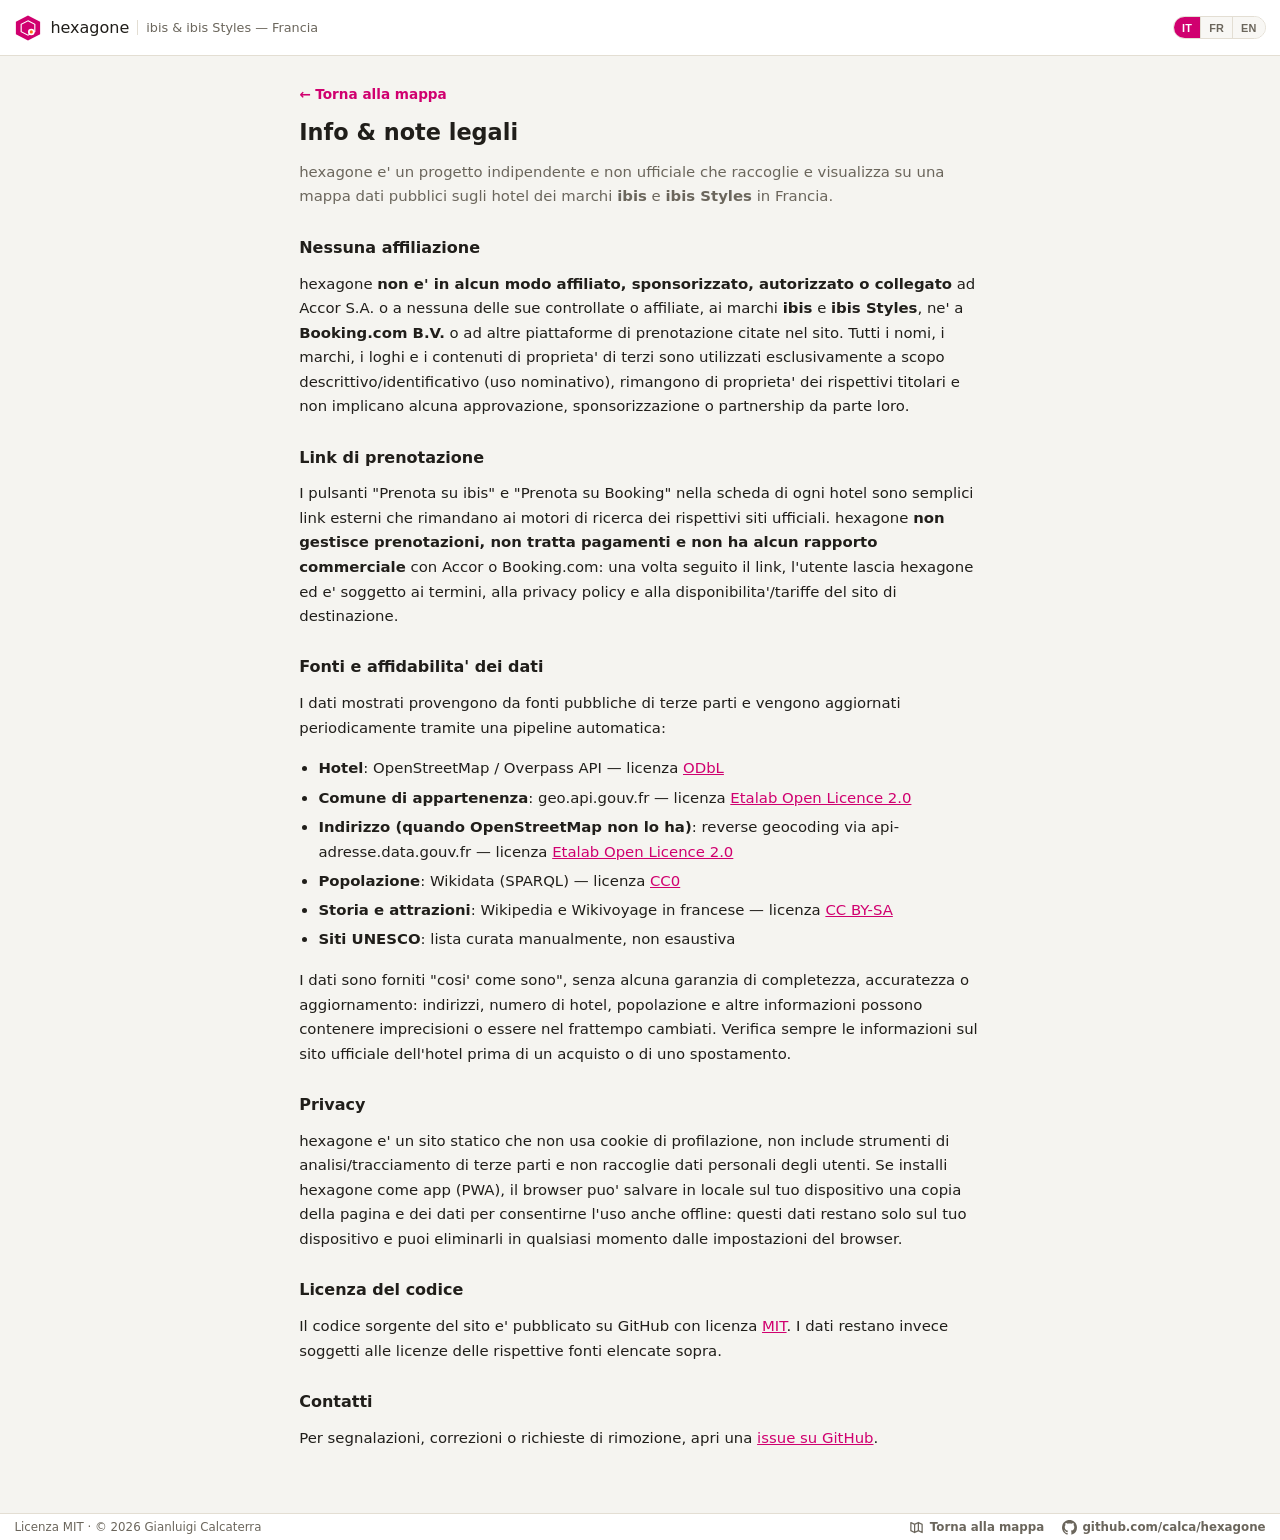
==== commit 180ede53: "feat: mette in pausa i monumenti storici (tre tentativi falliti) Su richiesta esplicita dopo il terz" ====
--- a/docs/about.html
+++ b/docs/about.html
@@ -21,7 +21,7 @@
 <meta name="twitter:description" content="Informazioni su hexagone, fonti dei dati e note legali: nessuna affiliazione con Accor, ibis o Booking.com.">
 <meta name="twitter:image" content="https://calca.github.io/hexagone/icons/icon-512.png">
 
-<link rel="manifest" href="manifest.webmanifest">
+<link rel="manifest" href="manifest.webmanifest" id="manifest-link">
 <link rel="icon" href="icons/favicon.svg" type="image/svg+xml">
 <link rel="alternate icon" href="icons/favicon.ico">
 <link rel="icon" sizes="32x32" href="icons/favicon-32.png">
@@ -82,8 +82,9 @@
   <ul>
     <li data-i18n-html="liHotels"><strong>Hotel</strong>: OpenStreetMap / Overpass API — licenza
       <a href="https://www.openstreetmap.org/copyright" target="_blank" rel="noopener">ODbL</a></li>
-    <li data-i18n-html="liCity"><strong>Comune di appartenenza e monumenti storici</strong>: geo.api.gouv.fr e
-      data.culture.gouv.fr (Ministero della Cultura francese) — licenza
+    <li data-i18n-html="liCity"><strong>Comune di appartenenza</strong>: geo.api.gouv.fr — licenza
+      <a href="https://www.etalab.gouv.fr/licence-ouverte-open-licence/" target="_blank" rel="noopener">Etalab Open Licence 2.0</a></li>
+    <li data-i18n-html="liAddress"><strong>Indirizzo (quando OpenStreetMap non lo ha)</strong>: reverse geocoding via api-adresse.data.gouv.fr — licenza
       <a href="https://www.etalab.gouv.fr/licence-ouverte-open-licence/" target="_blank" rel="noopener">Etalab Open Licence 2.0</a></li>
     <li data-i18n-html="liPopulation"><strong>Popolazione</strong>: Wikidata (SPARQL) — licenza
       <a href="https://www.wikidata.org/wiki/Wikidata:Licensing" target="_blank" rel="noopener">CC0</a></li>
--- a/docs/style.css
+++ b/docs/style.css
@@ -642,8 +642,6 @@
 .badge.ibis { background: var(--accent); }
 .badge.styles { background: var(--accent-styles); }
 .badge.unesco { background: #a67c00; font-size: .62rem; cursor: help; }
-
-.attractions.monuments li { background: transparent; border-style: dashed; }
 
 /* ---------- Scrollbars (desktop, webkit) ---------- */
 
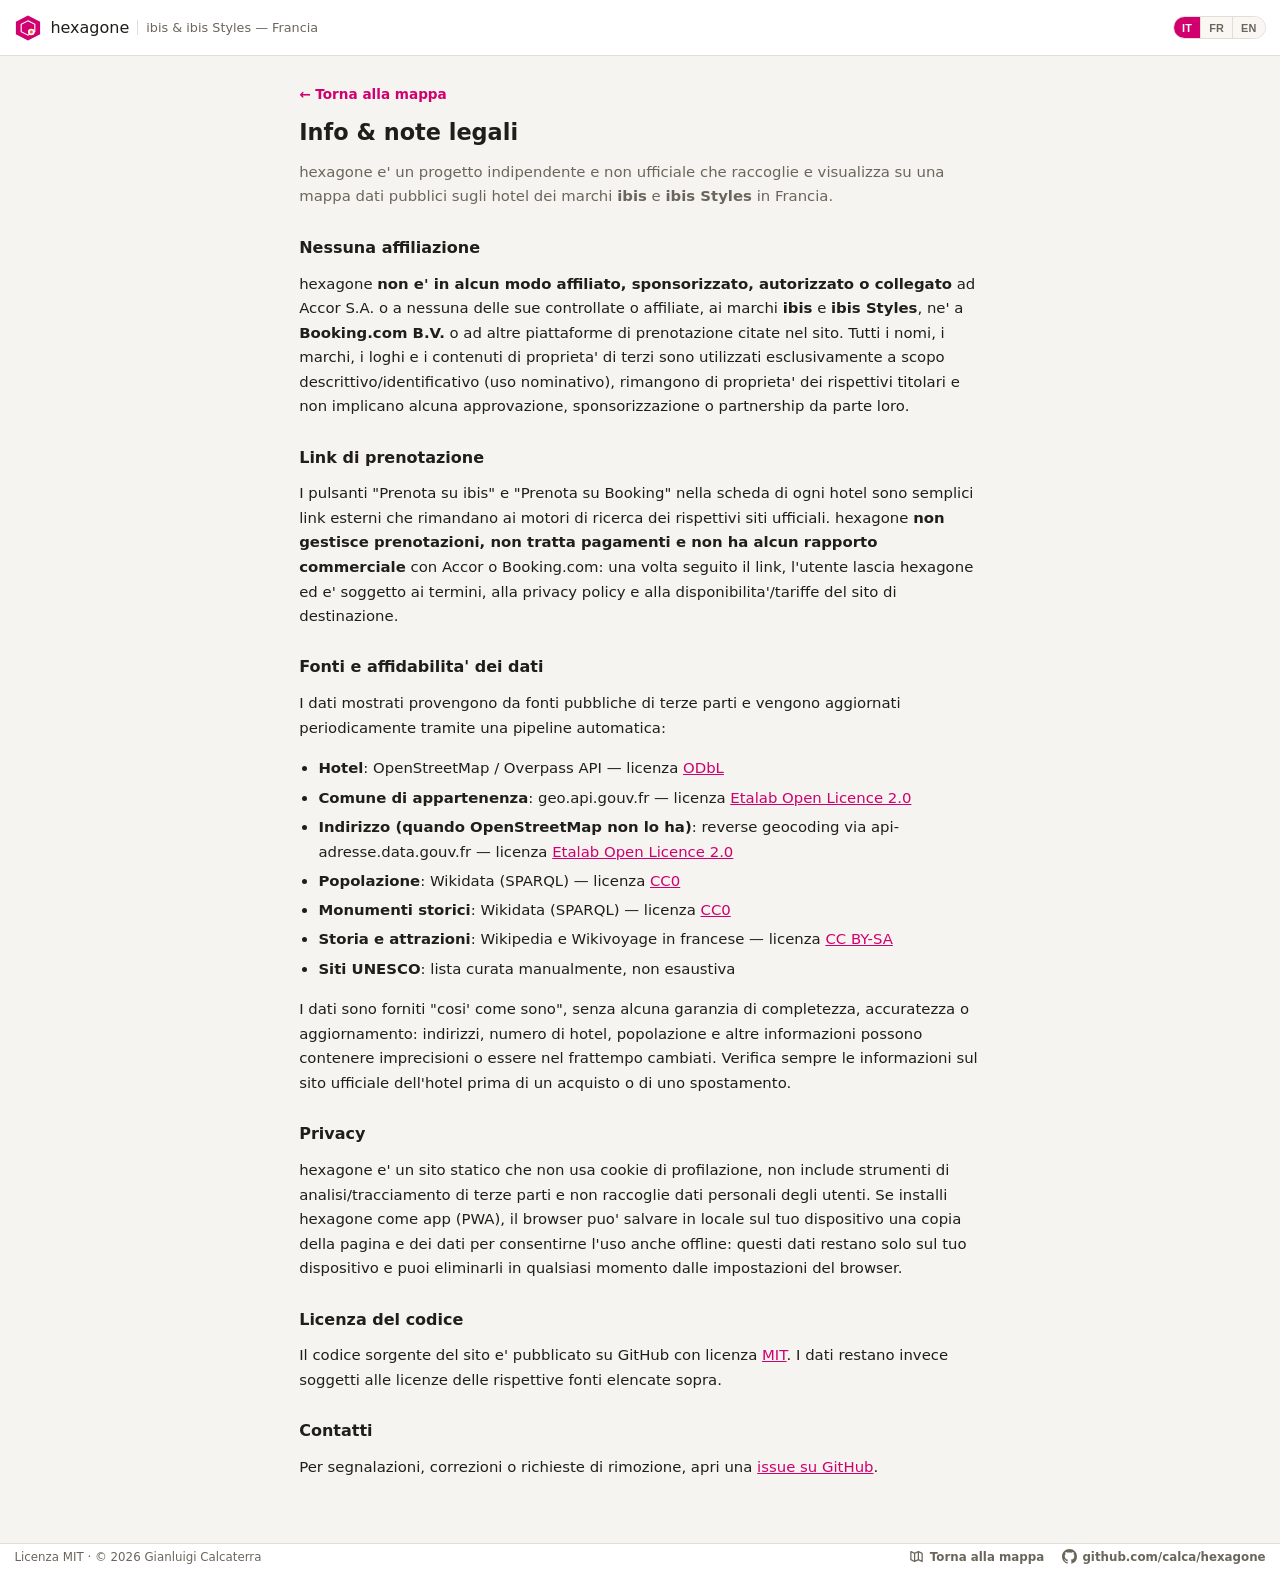
==== commit 0f3dde56: "feat: reintroduce i monumenti storici via Wikidata SPARQL Dopo tre tentativi falliti con l'API del M" ====
--- a/docs/about.html
+++ b/docs/about.html
@@ -88,6 +88,8 @@
       <a href="https://www.etalab.gouv.fr/licence-ouverte-open-licence/" target="_blank" rel="noopener">Etalab Open Licence 2.0</a></li>
     <li data-i18n-html="liPopulation"><strong>Popolazione</strong>: Wikidata (SPARQL) — licenza
       <a href="https://www.wikidata.org/wiki/Wikidata:Licensing" target="_blank" rel="noopener">CC0</a></li>
+    <li data-i18n-html="liMonuments"><strong>Monumenti storici</strong>: Wikidata (SPARQL) — licenza
+      <a href="https://www.wikidata.org/wiki/Wikidata:Licensing" target="_blank" rel="noopener">CC0</a></li>
     <li data-i18n-html="liHistory"><strong>Storia e attrazioni</strong>: Wikipedia e Wikivoyage in francese — licenza
       <a href="https://creativecommons.org/licenses/by-sa/4.0/" target="_blank" rel="noopener">CC BY-SA</a></li>
     <li data-i18n-html="liUnesco"><strong>Siti UNESCO</strong>: lista curata manualmente, non esaustiva</li>
--- a/docs/style.css
+++ b/docs/style.css
@@ -642,6 +642,8 @@
 .badge.ibis { background: var(--accent); }
 .badge.styles { background: var(--accent-styles); }
 .badge.unesco { background: #a67c00; font-size: .62rem; cursor: help; }
+
+.attractions.monuments li { background: transparent; border-style: dashed; }
 
 /* ---------- Scrollbars (desktop, webkit) ---------- */
 
